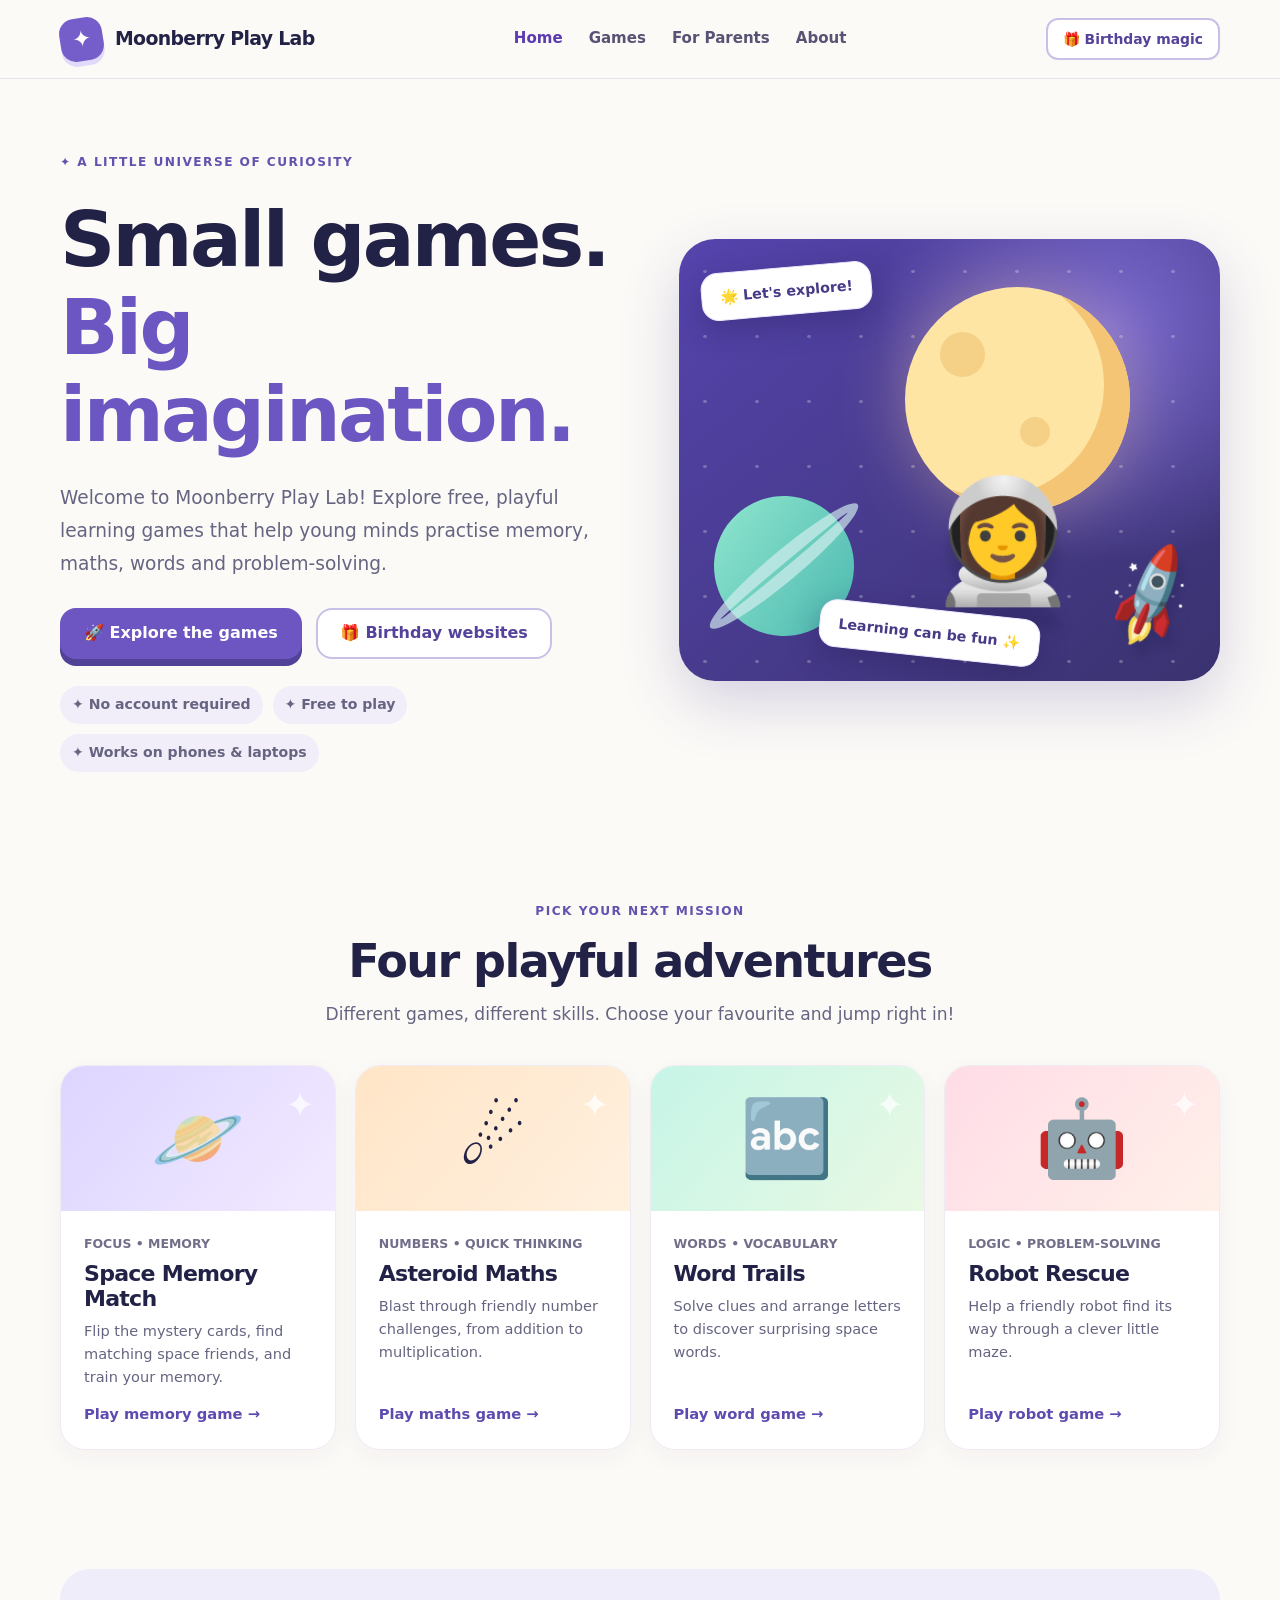
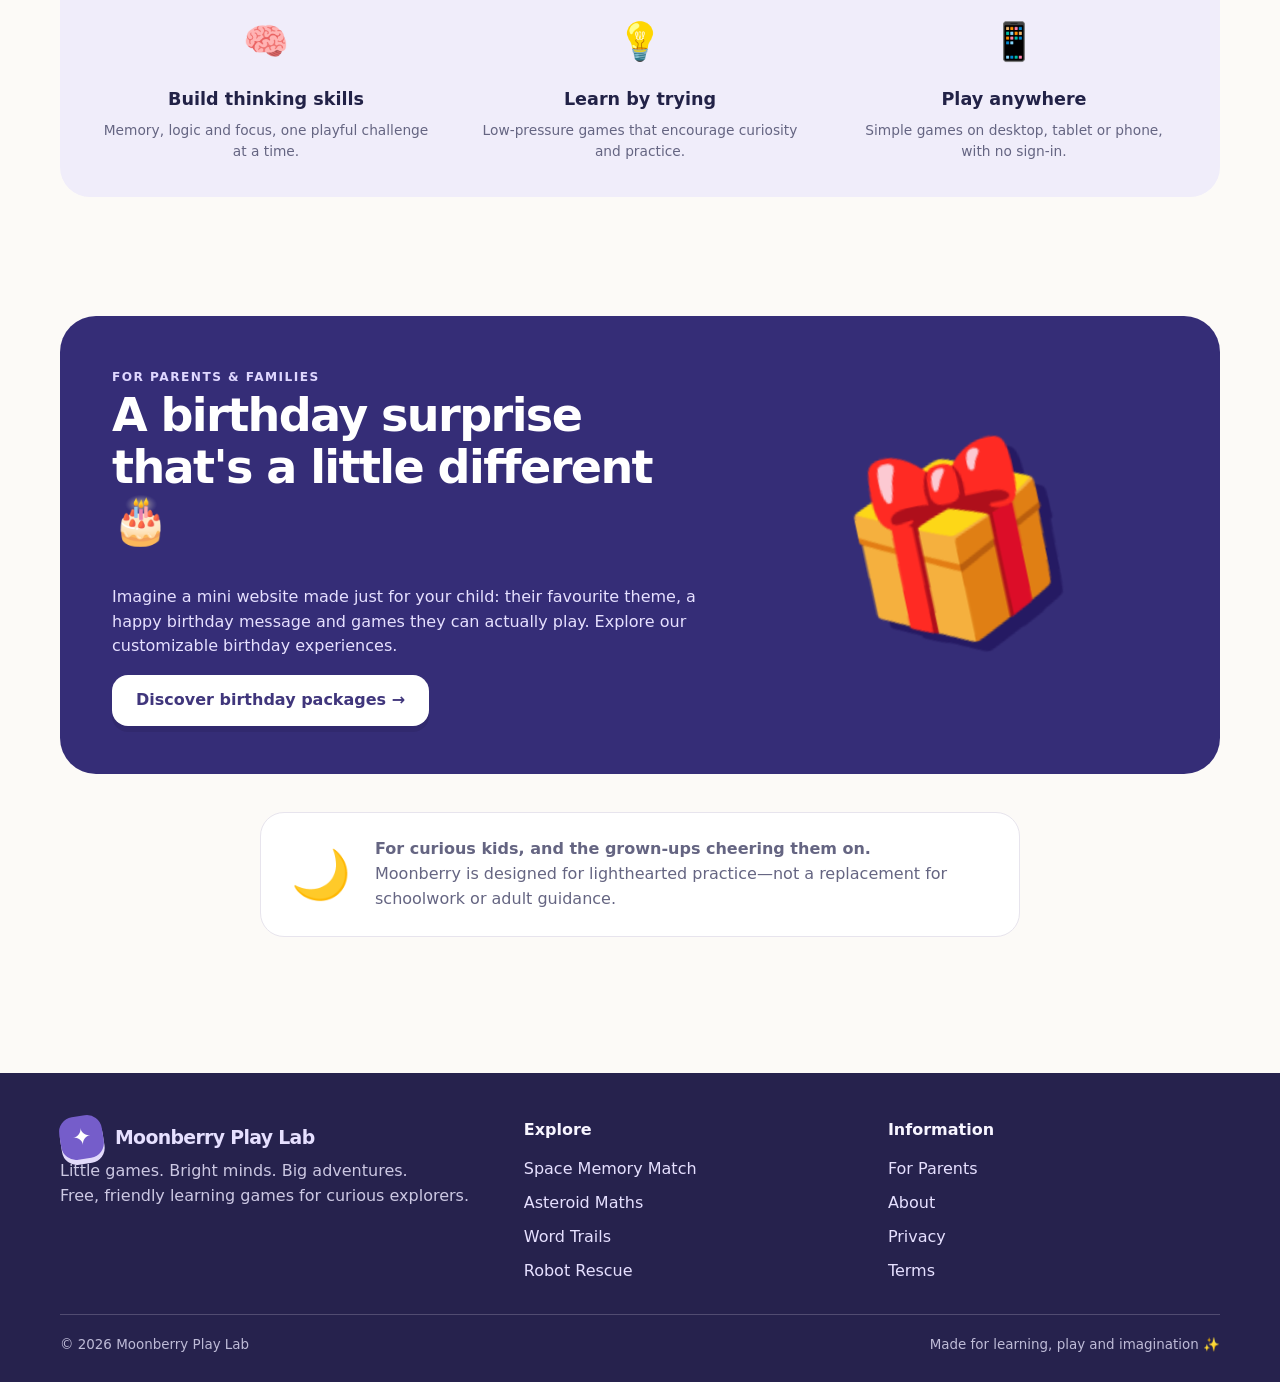
==== index.html @ 8187968f "Add files via upload" ====
<!doctype html>
    <html lang="en">
    <head>
      <meta charset="utf-8"><meta name="viewport" content="width=device-width, initial-scale=1">
      <meta name="theme-color" content="#6a53bb">
      <meta name="description" content="Explore free space-themed memory, maths, word and robot games for kids. Discover personalized birthday mini-sites for parents.">

      <title>Fun learning games for kids | Moonberry Play Lab</title>
      <link rel="icon" href="/assets/favicon.svg" type="image/svg+xml">
      <link rel="stylesheet" href="/assets/styles.css">
    </head>
    <body><a class="skip" href="#main">Skip to content</a>
    <header class="site-header"><div class="shell nav"><a class="brand" href="/"><span class="brand-mark" aria-hidden="true">✦</span>Moonberry Play Lab</a><nav class="nav-links" id="main-nav" aria-label="Main navigation"><a href="/" aria-current="page">Home</a><a href="/#games">Games</a><a href="/parents/">For Parents</a><a href="/about/">About</a></nav><div class="nav-actions"><a class="btn btn-small btn-outline" href="/parents/">🎁 Birthday magic</a><button type="button" class="menu-toggle" aria-controls="main-nav" aria-expanded="false">Menu ☰</button></div></div></header>
    <main id="main"><section class="hero"><div class="shell hero-grid"><div><span class="eyebrow">✦ A little universe of curiosity</span><h1>Small games.<br><em>Big imagination.</em></h1><p class="lead">Welcome to Moonberry Play Lab! Explore free, playful learning games that help young minds practise memory, maths, words and problem-solving.</p><div class="hero-actions"><a class="btn btn-primary" href="#games">🚀 Explore the games</a><a class="btn btn-outline" href="/parents/">🎁 Birthday websites</a></div><div class="trust-line"><span>✦ No account required</span><span>✦ Free to play</span><span>✦ Works on phones & laptops</span></div></div><div class="scene" role="img" aria-label="Friendly astronaut floating between a glowing moon, planet and rocket"><span class="moon"></span><span class="planet"></span><span class="astronaut">👩‍🚀</span><span class="rocket">🚀</span><span class="floating-chip chip-top">🌟 Let's explore!</span><span class="floating-chip chip-bottom">Learning can be fun ✨</span></div></div></section>
<section class="section" id="games"><div class="shell"><div class="section-header"><span class="eyebrow">Pick your next mission</span><h2>Four playful adventures</h2><p>Different games, different skills. Choose your favourite and jump right in!</p></div><div class="games">
<a class="game-card" href="/memory/"><div class="game-art art-purple" aria-hidden="true">🪐</div><div class="game-body"><div class="game-meta">FOCUS • MEMORY</div><h3>Space Memory Match</h3><p>Flip the mystery cards, find matching space friends, and train your memory.</p><span class="go">Play memory game →</span></div></a>
<a class="game-card" href="/maths/"><div class="game-art art-peach" aria-hidden="true">☄️</div><div class="game-body"><div class="game-meta">NUMBERS • QUICK THINKING</div><h3>Asteroid Maths</h3><p>Blast through friendly number challenges, from addition to multiplication.</p><span class="go">Play maths game →</span></div></a>
<a class="game-card" href="/words/"><div class="game-art art-mint" aria-hidden="true">🔤</div><div class="game-body"><div class="game-meta">WORDS • VOCABULARY</div><h3>Word Trails</h3><p>Solve clues and arrange letters to discover surprising space words.</p><span class="go">Play word game →</span></div></a>
<a class="game-card" href="/robot/"><div class="game-art art-pink" aria-hidden="true">🤖</div><div class="game-body"><div class="game-meta">LOGIC • PROBLEM-SOLVING</div><h3>Robot Rescue</h3><p>Help a friendly robot find its way through a clever little maze.</p><span class="go">Play robot game →</span></div></a>
</div></div></section>
<section class="section-sm"><div class="shell"><div class="value-strip"><div><div class="value-emoji" aria-hidden="true">🧠</div><strong>Build thinking skills</strong><p>Memory, logic and focus, one playful challenge at a time.</p></div><div><div class="value-emoji" aria-hidden="true">💡</div><strong>Learn by trying</strong><p>Low-pressure games that encourage curiosity and practice.</p></div><div><div class="value-emoji" aria-hidden="true">📱</div><strong>Play anywhere</strong><p>Simple games on desktop, tablet or phone, with no sign-in.</p></div></div></div></section>
<section class="section"><div class="shell"><div class="parent-banner"><div><span class="eyebrow">For parents & families</span><h2>A birthday surprise that's a little different 🎂</h2><p>Imagine a mini website made just for your child: their favourite theme, a happy birthday message and games they can actually play. Explore our customizable birthday experiences.</p><a class="btn btn-white" href="/parents/">Discover birthday packages →</a></div><div class="gift-scene" aria-hidden="true">🎁</div></div><div class="quote"><div aria-hidden="true">🌙</div><p><strong>For curious kids, and the grown-ups cheering them on.</strong><br>Moonberry is designed for lighthearted practice—not a replacement for schoolwork or adult guidance.</p></div></div></section></main>
    <footer class="footer"><div class="shell"><div class="footer-main"><div><a class="brand" href="/"><span class="brand-mark">✦</span> Moonberry Play Lab</a><p>Little games. Bright minds. Big adventures.<br>Free, friendly learning games for curious explorers.</p></div><div><h4>Explore</h4><nav aria-label="Footer games"><a href="/memory/">Space Memory Match</a><a href="/maths/">Asteroid Maths</a><a href="/words/">Word Trails</a><a href="/robot/">Robot Rescue</a></nav></div><div><h4>Information</h4><nav aria-label="Footer information"><a href="/parents/">For Parents</a><a href="/about/">About</a><a href="/privacy/">Privacy</a><a href="/terms/">Terms</a></nav></div></div><div class="footer-bottom"><span>© <span id="year"></span> Moonberry Play Lab</span><span>Made for learning, play and imagination ✨</span></div></div></footer>
    <script src="/assets/site.js" defer></script>

    </body></html>
---- assets/styles.css ----
:root{--ink:#222247;--muted:#656582;--midnight:#2b255b;--purple:#6a53bb;--lavender:#eee9fb;--peach:#ffe4cc;--mint:#ccf5e8;--pink:#ffdce6;--line:#e7e4ed;--cream:#fcfaf7;--white:#fff;--shadow:0 18px 50px rgba(44,36,90,.10);font-family:ui-rounded,"Avenir Next",Avenir,system-ui,-apple-system,BlinkMacSystemFont,"Segoe UI",sans-serif}
*{box-sizing:border-box}html{scroll-behavior:smooth}body{margin:0;background:var(--cream);color:var(--ink);font-size:16px;line-height:1.56}a{color:inherit}button,input,textarea,select{font:inherit}button{cursor:pointer}a:focus-visible,button:focus-visible,input:focus-visible,textarea:focus-visible{outline:3px solid #f0a22a;outline-offset:3px}h1,h2,h3,p{margin-top:0}h1,h2,h3{line-height:1.14;letter-spacing:-.035em}h1{font-size:clamp(2.75rem,6vw,5.3rem)}h2{font-size:clamp(2rem,3.6vw,3.15rem)}h3{font-size:1.38rem}p{color:var(--muted)}.shell{width:min(1160px,calc(100% - 40px));margin-inline:auto}.skip{position:absolute;left:1rem;top:-5rem;background:white;padding:8px;z-index:30}.skip:focus{top:1rem}.site-header{background:rgba(252,250,247,.95);border-bottom:1px solid var(--line);position:sticky;top:0;z-index:20;backdrop-filter:blur(12px)}.nav{height:78px;display:flex;align-items:center;justify-content:space-between;gap:18px}.brand{display:flex;align-items:center;gap:12px;text-decoration:none;font-weight:850;font-size:1.18rem;letter-spacing:-.035em;white-space:nowrap}.brand-mark{display:grid;place-items:center;width:43px;height:43px;background:#755dca;color:white;border-radius:15px;transform:rotate(-9deg);box-shadow:0 5px 0 #e2dafa;font-size:23px}.nav-links{display:flex;align-items:center;gap:26px}.nav-links a{font-weight:700;color:#585374;text-decoration:none;font-size:.94rem}.nav-links a:hover,.nav-links a[aria-current="page"]{color:#5c3bb2}.nav-actions{display:flex;gap:10px;align-items:center}.menu-toggle{display:none;border:1px solid var(--line);background:white;border-radius:12px;padding:9px 13px;font-weight:750}.btn{display:inline-flex;align-items:center;justify-content:center;gap:9px;border-radius:16px;padding:13px 22px;text-decoration:none;border:2px solid transparent;font-weight:850;line-height:1.3;transition:transform .15s,box-shadow .15s}.btn:hover{transform:translateY(-2px)}.btn-primary{background:#6d56c2;color:white;box-shadow:0 7px 0 #514297}.btn-dark{background:#2d285a;color:white;box-shadow:0 7px 0 #1c193c}.btn-white{background:white;color:#40367c;box-shadow:0 6px 0 rgba(27,22,63,.15)}.btn-outline{border-color:#c8c0e7;color:#55429a;background:white}.btn-small{font-size:.87rem;padding:10px 15px;border-radius:12px}.btn:disabled{opacity:.6;cursor:not-allowed;transform:none}.eyebrow{display:inline-flex;align-items:center;gap:8px;font-weight:850;color:#6452ae;text-transform:uppercase;letter-spacing:.12em;font-size:.76rem}.hero{padding:70px 0 50px}.hero-grid{display:grid;grid-template-columns:1.02fr .98fr;gap:55px;align-items:center}.hero h1{margin:22px 0 22px}.hero h1 em{font-style:normal;color:#6c56c2}.lead{font-size:1.16rem;line-height:1.8;max-width:540px}.hero-actions{display:flex;gap:14px;flex-wrap:wrap;margin:27px 0}.trust-line{display:flex;align-items:center;gap:10px;flex-wrap:wrap;font-size:.88rem;font-weight:650;color:#666481}.trust-line span{background:#f1edf9;border-radius:99px;padding:8px 12px}.scene{min-height:442px;border-radius:36px;background:radial-gradient(circle at 80% 20%,#7a69ce,transparent 42%),linear-gradient(140deg,#5544ad,#3a326f);position:relative;overflow:hidden;box-shadow:0 22px 60px rgba(62,48,140,.2)}.scene:before{content:'';position:absolute;inset:0;background-image:radial-gradient(circle,rgba(255,255,255,.8) 1.5px,transparent 2px);background-size:52px 65px;opacity:.32}.scene .moon{position:absolute;background:#ffe5a4;border-radius:50%;height:225px;width:225px;top:48px;right:90px;box-shadow:inset -26px -15px 0 #f4c575,0 0 70px #e8c4a870}.moon:before,.moon:after{content:'';position:absolute;background:#eab86677;border-radius:50%;width:45px;height:45px;top:45px;left:35px}.moon:after{width:30px;height:30px;top:130px;left:115px}.scene .planet{position:absolute;width:140px;height:140px;left:35px;bottom:45px;background:linear-gradient(145deg,#8fe6ce,#4cb8b0);border-radius:50%;transform:rotate(-20deg)}.planet:before{content:'';position:absolute;inset:55px -26px;border:13px solid #d5eff1aa;border-radius:50%;transform:rotate(-20deg)}.scene .astronaut{position:absolute;z-index:3;left:46%;top:47%;font-size:120px;filter:drop-shadow(0 22px 6px #25225855);animation:floaty 4s ease-in-out infinite}.scene .rocket{position:absolute;font-size:75px;right:4%;bottom:26px;transform:rotate(-23deg);filter:drop-shadow(0 14px 6px #25225855)}.scene .floating-chip{position:absolute;z-index:4;background:white;border:1px solid #efe9ff;border-radius:17px;padding:12px 18px;font-weight:850;box-shadow:0 10px 30px #20185050;color:#483a86;font-size:.89rem}.scene .chip-top{top:28px;left:22px;transform:rotate(-5deg)}.scene .chip-bottom{bottom:24px;left:26%;transform:rotate(6deg)}@keyframes floaty{50%{transform:translateY(-15px) rotate(5deg)}}.section{padding:76px 0}.section-sm{padding:43px 0}.section-header{text-align:center;max-width:740px;margin:0 auto 37px}.section-header h2{margin:13px 0}.section-header p{font-size:1.07rem}.games{display:grid;grid-template-columns:repeat(4,1fr);gap:19px}.game-card{display:flex;flex-direction:column;align-items:flex-start;min-height:328px;background:#fff;border:1px solid #eeebf3;border-radius:25px;overflow:hidden;text-decoration:none;box-shadow:0 7px 25px #29204a0b;transition:transform .2s,box-shadow .2s}.game-card:hover{transform:translateY(-6px);box-shadow:var(--shadow)}.game-art{width:100%;height:145px;display:grid;place-items:center;font-size:75px;position:relative}.art-mint{background:linear-gradient(130deg,#c6f5e7,#e9f9e4)}.art-peach{background:linear-gradient(130deg,#ffe5c7,#fff0df)}.art-purple{background:linear-gradient(130deg,#ddd5ff,#f2eaff)}.art-pink{background:linear-gradient(130deg,#ffdce7,#fff0e9)}.game-art:after{content:'✦';position:absolute;right:20px;top:12px;color:#ffffffbd;font-size:35px}.game-body{padding:23px;flex:1;display:flex;flex-direction:column}.game-body h3{margin:0 0 9px}.game-body p{font-size:.91rem;flex:1}.game-meta{font-size:.78rem;color:#716e89;font-weight:750;margin-bottom:8px}.go{color:#5f4bb0;font-weight:850;font-size:.92rem}.value-strip{background:#f0edfa;border-radius:30px;display:grid;grid-template-columns:repeat(3,1fr);padding:24px;gap:10px}.value-strip div{text-align:center;padding:10px 18px}.value-strip strong{display:block;font-size:1.1rem;margin-bottom:6px}.value-strip p{font-size:.86rem;margin:0}.value-emoji{font-size:2.3rem;margin-bottom:6px}.parent-banner{background:#352d77;color:white;border-radius:36px;display:grid;grid-template-columns:1fr .7fr;gap:20px;align-items:center;overflow:hidden;padding:48px 52px;position:relative}.parent-banner h2,.parent-banner p{color:white}.parent-banner p{color:#e6e0ff}.parent-banner .eyebrow{color:#dfd7ff}.gift-scene{font-size:clamp(90px,14vw,180px);text-align:center;filter:drop-shadow(10px 12px 0 #251a63);transform:rotate(-12deg)}.quote{display:flex;align-items:center;gap:24px;background:white;border:1px solid var(--line);border-radius:24px;padding:24px 30px;max-width:760px;margin:38px auto 0}.quote div:first-child{font-size:3rem}.quote p{margin:0}.footer{margin-top:60px;background:#26224d;color:#f7f5ff;padding:43px 0 26px}.footer a{color:#e6e0ff;text-decoration:none}.footer a:hover{text-decoration:underline}.footer-main{display:grid;grid-template-columns:1.3fr 1fr 1fr;gap:32px;padding-bottom:30px}.footer p{color:#ccc8e3}.footer nav{display:flex;flex-direction:column;gap:9px}.footer h4{margin:2px 0 14px}.footer-bottom{display:flex;align-items:center;justify-content:space-between;border-top:1px solid #514c71;padding-top:20px;color:#bebbd7;font-size:.84rem}.interior-hero{text-align:center;max-width:800px;margin:auto;padding:63px 0 32px}.interior-hero h1{margin:14px 0 18px}.interior-hero p{font-size:1.12rem}.interior-hero .eyebrow{justify-content:center}.play-panel{background:white;border:1px solid #e7e3f2;border-radius:30px;padding:clamp(18px,3.5vw,46px);box-shadow:var(--shadow);max-width:820px;margin:10px auto 30px}.game-topbar{display:flex;align-items:center;justify-content:space-between;gap:14px;flex-wrap:wrap;border-bottom:1px solid var(--line);padding-bottom:20px;margin-bottom:25px}.scorepill{display:inline-flex;border-radius:100px;padding:9px 15px;background:#efeafc;color:#53449f;font-weight:800;font-size:.9rem}.levels{display:flex;flex-wrap:wrap;gap:8px}.level{border:1px solid #d9d0f4;background:white;color:#5e4db2;border-radius:11px;padding:9px 13px;font-weight:800}.level.is-active{background:#5c4ab0;color:white}.status{text-align:center;min-height:35px;font-weight:750;color:#6459a4}.game-actions{display:flex;justify-content:center;flex-wrap:wrap;gap:14px;margin-top:24px}.memory-board{display:grid;grid-template-columns:repeat(4,minmax(0,1fr));gap:12px;max-width:510px;margin:18px auto}.memory-card{aspect-ratio:1;border:2px solid #c6bcf0;background:#eee9fc;border-radius:16px;font-size:clamp(1.5rem,4vw,3rem);display:grid;place-items:center;box-shadow:0 5px 0 #d7cef4;transition:background .2s,transform .2s}.memory-card[aria-pressed="false"]{background:linear-gradient(140deg,#7c64d3,#6046b9);color:white}.memory-card.is-matched{background:#d7f4e8;border-color:#75c9a7;box-shadow:0 5px 0 #9bd9bf}.memory-card:hover:not(:disabled){transform:translateY(-2px)}.math-question{background:linear-gradient(135deg,#eee8ff,#d9f4f1);border-radius:24px;padding:25px;text-align:center;margin:20px auto;max-width:520px}.math-question .sum{font-size:clamp(2.1rem,5.4vw,4rem);color:#382c87;font-weight:950;margin:5px}.answers{display:grid;grid-template-columns:repeat(2,minmax(0,1fr));gap:12px;max-width:500px;margin:23px auto}.answer{border:2px solid #d9d2ef;border-radius:16px;padding:15px;background:white;color:#483e89;font-size:1.5rem;font-weight:900}.answer:hover{background:#ede9fc}.answer.correct{background:#b6eace;border-color:#40ac7d}.answer.wrong{background:#ffd2d5;border-color:#e7747c}.word-clue{text-align:center;background:#f4f0fd;border-radius:23px;padding:23px;margin-bottom:24px}.word-clue strong{display:block;font-size:1.5rem;color:#4f3a98}.word-slots{display:flex;gap:7px;justify-content:center;flex-wrap:wrap;min-height:65px}.word-slot{display:grid;place-items:center;width:44px;height:51px;background:white;border-bottom:3px solid #765cc1;border-radius:8px;font-weight:900;font-size:1.35rem}.letter-bank{display:flex;gap:9px;justify-content:center;flex-wrap:wrap;margin:20px 0}.letter-tile{width:48px;height:51px;background:#fee5c7;border:1px solid #edc699;border-radius:12px;font-size:1.32rem;font-weight:900;color:#8a501d}.letter-tile:disabled{opacity:.25;cursor:default}.maze-grid{display:grid;gap:4px;max-width:462px;margin:22px auto}.maze-cell{aspect-ratio:1;display:grid;place-items:center;border-radius:6px;background:#efebfd;font-size:clamp(.8rem,3vw,2rem)}.maze-cell.wall{background:#6152a9}.maze-cell.goal{background:#ddf6dd}.maze-cell.robot{background:#fff1c7}.dpad{display:grid;grid-template-columns:repeat(3,57px);justify-content:center;gap:7px;margin:17px 0}.dpad button{padding:12px 0;border-radius:12px;background:#ede7fe;border:1px solid #c5b9f1;color:#5740ac;font-weight:900;font-size:1.28rem}.dpad .up{grid-column:2}.dpad .left{grid-column:1}.dpad .down{grid-column:2}.dpad .right{grid-column:3}.wide-grid{display:grid;grid-template-columns:repeat(2,1fr);gap:22px}.price-card{background:white;border:1px solid #e6e0f2;border-radius:24px;padding:27px;box-shadow:0 7px 30px #37305a0c}.price-card h3{margin:7px 0}.price{font-size:2.6rem;line-height:1.3;letter-spacing:-.04em;font-weight:920;color:#4e3f98;margin:12px 0}.price small{font-size:.78rem;color:#7d788e;font-weight:650;letter-spacing:normal}.checklist{padding-left:18px;color:#5b5976}.checklist li{margin-bottom:11px}.info-box{background:#f0ebfa;border-radius:22px;padding:26px;margin:30px 0}.info-box p{margin:0}.steps{display:grid;grid-template-columns:repeat(3,1fr);gap:18px}.step{background:white;border:1px solid var(--line);border-radius:22px;padding:23px}.step-number{display:grid;place-items:center;background:#f3d9d6;border-radius:14px;width:43px;height:43px;font-weight:950;color:#84505a;margin-bottom:14px}.form-wrap{background:white;border:1px solid var(--line);border-radius:24px;padding:30px;max-width:750px;margin:28px auto}.field{display:flex;flex-direction:column;gap:5px;margin:14px 0}.field label{font-size:.92rem;font-weight:850}.field input,.field textarea,.field select{width:100%;border:1px solid #c7c1da;border-radius:12px;padding:12px 13px;background:#fff}.field textarea{min-height:95px}.form-note{font-size:.82rem}.text-content{background:white;border:1px solid var(--line);border-radius:26px;padding:36px;max-width:850px;margin:8px auto}.text-content h2{font-size:1.5rem;margin-top:24px}.text-content p,.text-content li{color:#595872}.text-content ul{padding-left:24px}.pill{display:inline-flex;background:#e2f5e9;color:#28775e;font-size:.82rem;font-weight:850;border-radius:99px;padding:7px 12px}.rule{text-align:center;font-size:.87rem;padding:16px 0 0;color:#8c89a3}.color-star{color:#dd8b32}.highlight{background:linear-gradient(transparent 60%,#fff0ba 60%)}.muted{color:var(--muted)}
@media (max-width:920px){.games{grid-template-columns:repeat(2,1fr)}.hero-grid{gap:25px}.scene{min-height:355px}.scene .moon{height:160px;width:160px;right:55px}.scene .astronaut{font-size:90px}.parent-banner{grid-template-columns:1fr .45fr}.footer-main{grid-template-columns:1.4fr 1fr}}
@media(max-width:700px){.shell{width:min(100% - 28px,1160px)}.nav{height:68px}.brand{font-size:1rem}.brand-mark{width:38px;height:38px}.nav-actions .btn{display:none}.menu-toggle{display:inline-flex}.nav-links{display:none;position:absolute;top:68px;left:0;right:0;background:#fff;box-shadow:0 15px 20px #2c255b17;padding:17px 22px;flex-direction:column;align-items:stretch;gap:7px}.nav-links.open{display:flex}.nav-links a{padding:9px}.hero{padding:43px 0 28px}.hero-grid{grid-template-columns:1fr}.hero h1{font-size:3.2rem}.scene{min-height:330px;order:-1}.scene .chip-bottom{left:25%}.hero-actions{margin-top:20px}.section{padding:49px 0}.games{gap:13px}.game-card{min-height:0}.game-art{height:114px;font-size:55px}.game-body{padding:16px}.game-body p{font-size:.84rem}.game-meta{font-size:.72rem}.value-strip{grid-template-columns:1fr;gap:5px}.value-strip div{text-align:left;display:grid;grid-template-columns:45px 1fr;column-gap:10px;padding:7px}.value-emoji{grid-row:span 2}.parent-banner{grid-template-columns:1fr;padding:30px 25px}.gift-scene{display:none}.footer-main{grid-template-columns:1fr 1fr}.footer-main>div:first-child{grid-column:span 2}.footer-bottom{flex-direction:column;gap:10px;text-align:center}.wide-grid,.steps{grid-template-columns:1fr}.interior-hero{padding:45px 0 28px}.play-panel{padding:16px;border-radius:20px}.memory-board{gap:7px}.memory-card{border-radius:11px}.levels{gap:6px}.level{font-size:.83rem;padding:8px}.text-content{padding:24px}.form-wrap{padding:21px}}
@media(prefers-reduced-motion:reduce){*,*:before,*:after{scroll-behavior:auto!important;animation:none!important;transition:none!important}}
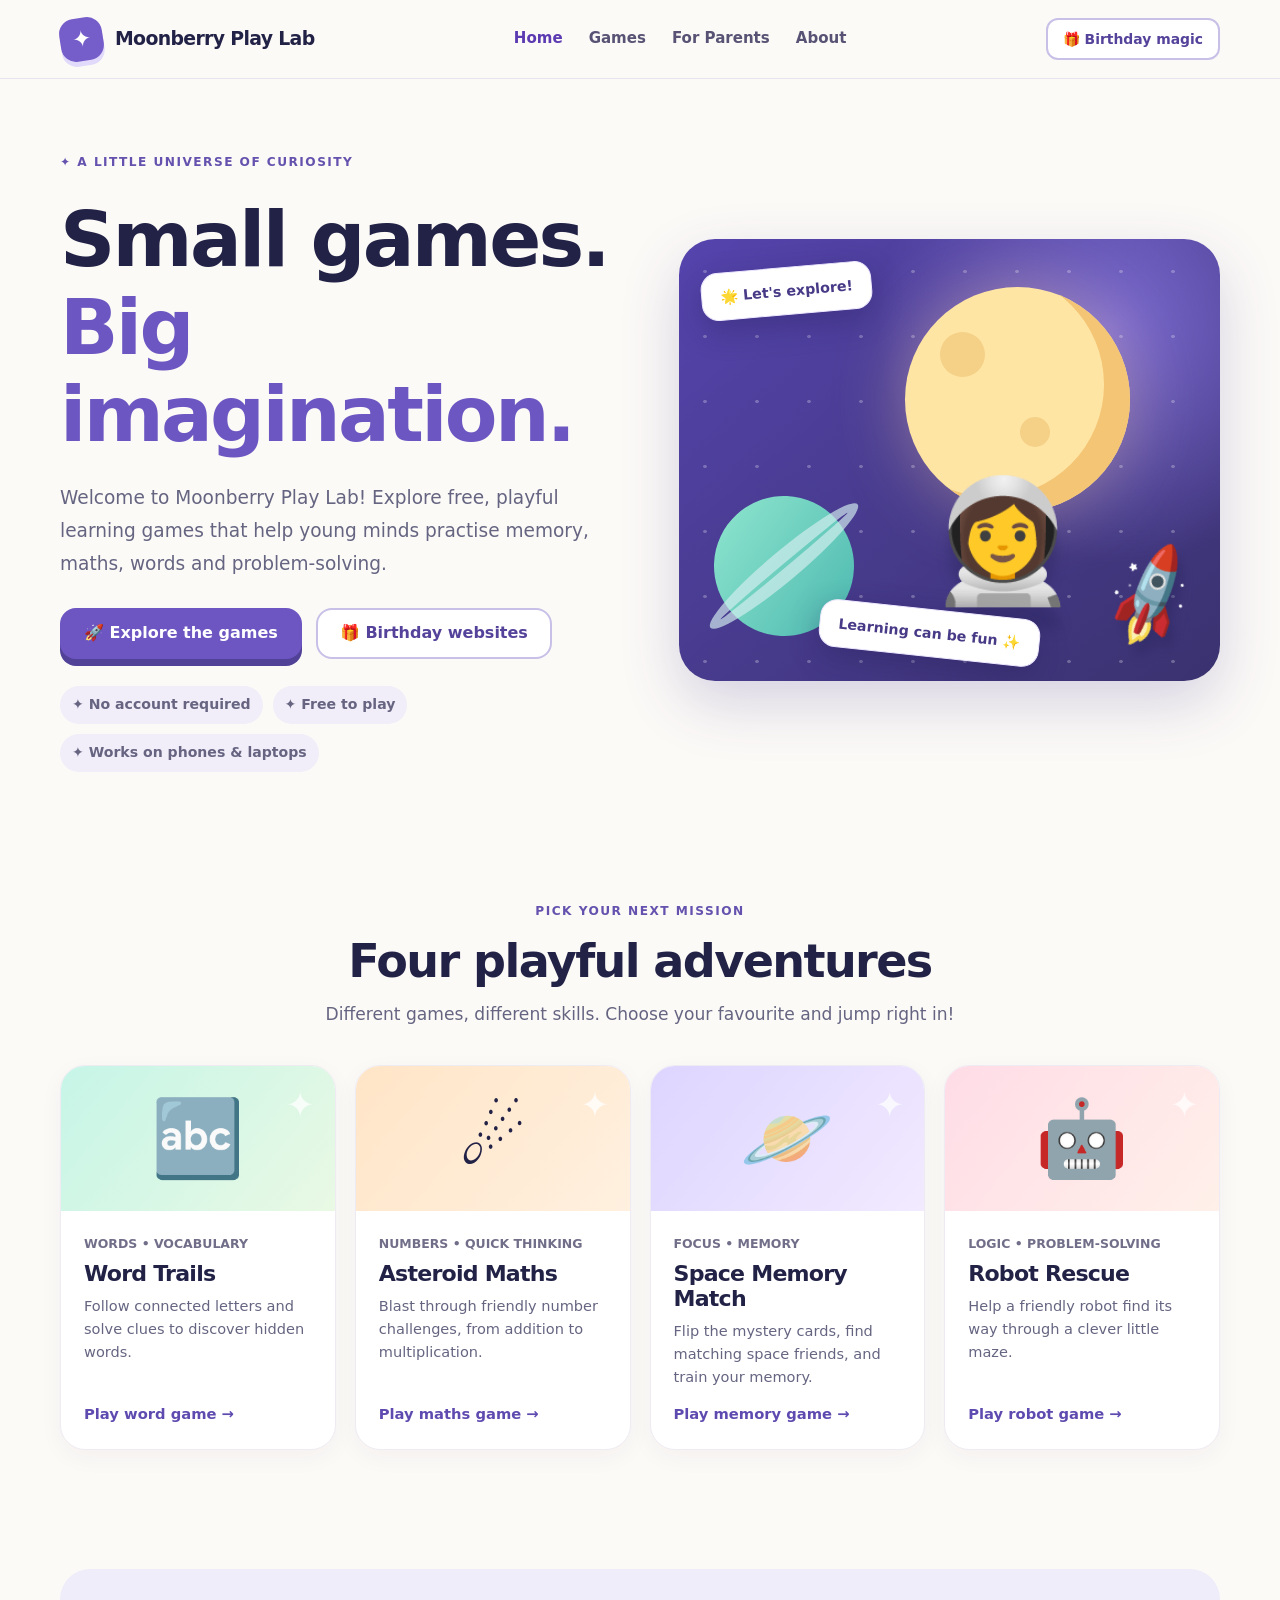
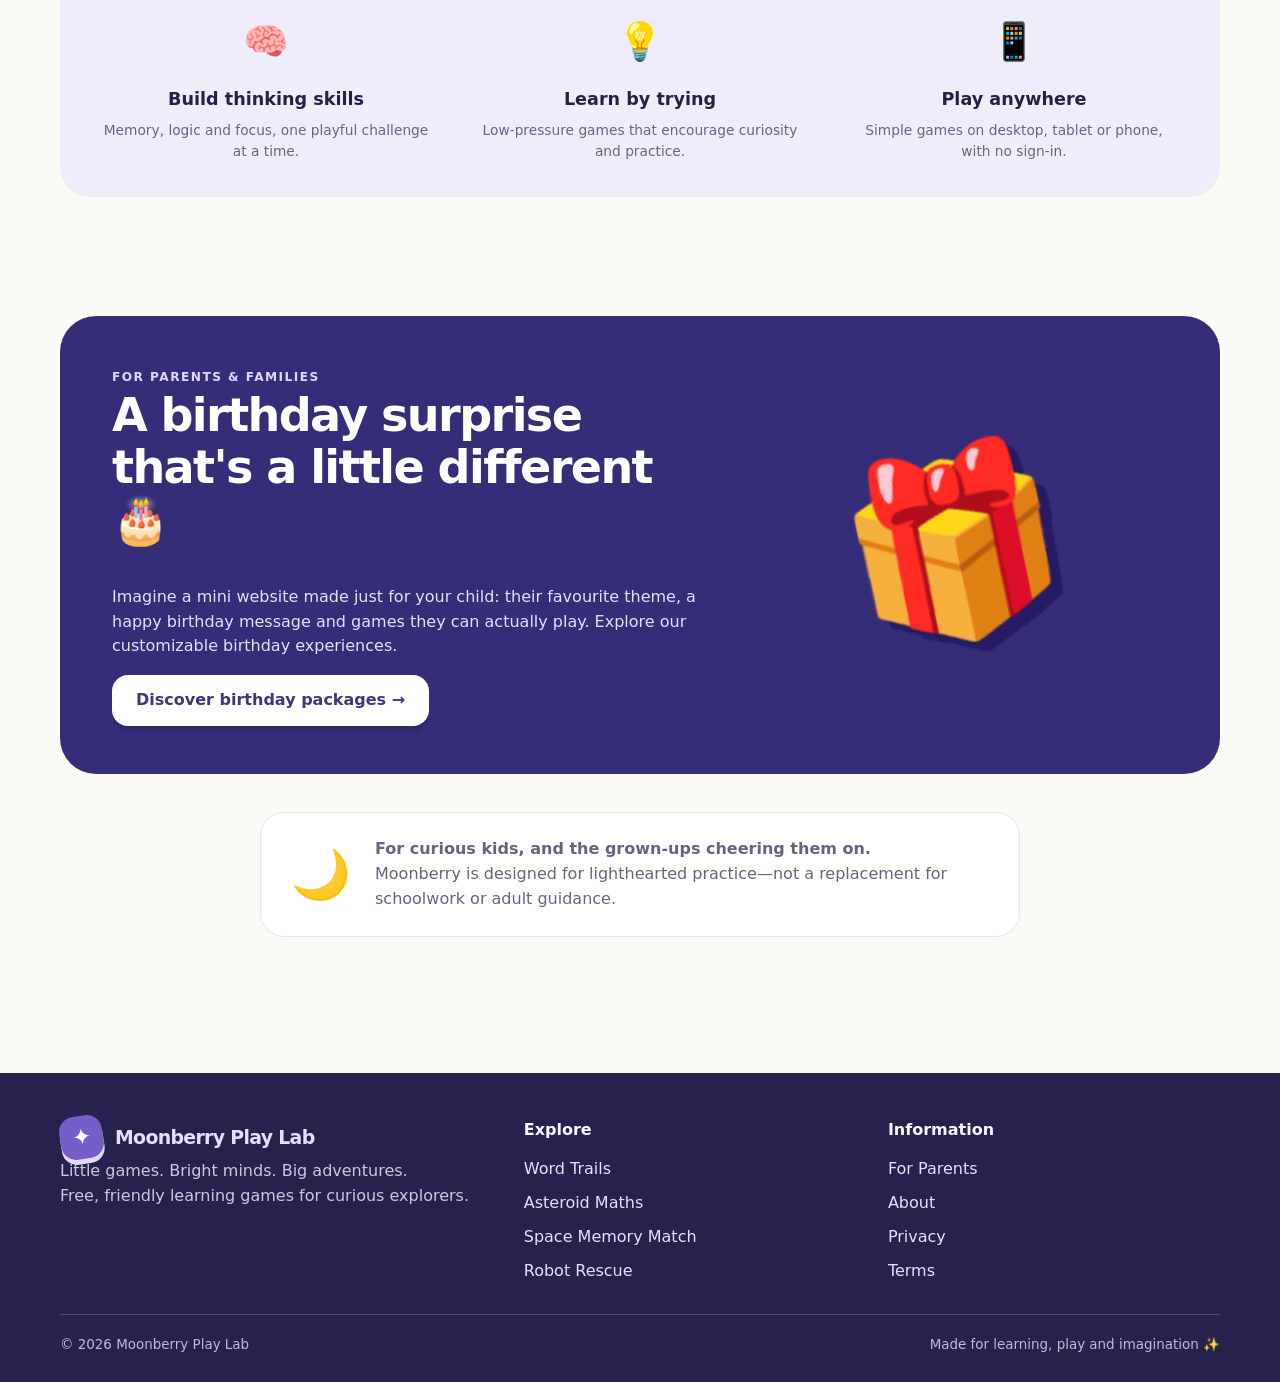
==== commit 89acdb6d: "Turn Word Trails into a connected letter-grid game" ====
--- a/index.html
+++ b/index.html
@@ -13,14 +13,14 @@
     <header class="site-header"><div class="shell nav"><a class="brand" href="/"><span class="brand-mark" aria-hidden="true">✦</span>Moonberry Play Lab</a><nav class="nav-links" id="main-nav" aria-label="Main navigation"><a href="/" aria-current="page">Home</a><a href="/#games">Games</a><a href="/parents/">For Parents</a><a href="/about/">About</a></nav><div class="nav-actions"><a class="btn btn-small btn-outline" href="/parents/">🎁 Birthday magic</a><button type="button" class="menu-toggle" aria-controls="main-nav" aria-expanded="false">Menu ☰</button></div></div></header>
     <main id="main"><section class="hero"><div class="shell hero-grid"><div><span class="eyebrow">✦ A little universe of curiosity</span><h1>Small games.<br><em>Big imagination.</em></h1><p class="lead">Welcome to Moonberry Play Lab! Explore free, playful learning games that help young minds practise memory, maths, words and problem-solving.</p><div class="hero-actions"><a class="btn btn-primary" href="#games">🚀 Explore the games</a><a class="btn btn-outline" href="/parents/">🎁 Birthday websites</a></div><div class="trust-line"><span>✦ No account required</span><span>✦ Free to play</span><span>✦ Works on phones & laptops</span></div></div><div class="scene" role="img" aria-label="Friendly astronaut floating between a glowing moon, planet and rocket"><span class="moon"></span><span class="planet"></span><span class="astronaut">👩‍🚀</span><span class="rocket">🚀</span><span class="floating-chip chip-top">🌟 Let's explore!</span><span class="floating-chip chip-bottom">Learning can be fun ✨</span></div></div></section>
 <section class="section" id="games"><div class="shell"><div class="section-header"><span class="eyebrow">Pick your next mission</span><h2>Four playful adventures</h2><p>Different games, different skills. Choose your favourite and jump right in!</p></div><div class="games">
+<a class="game-card" href="/words/"><div class="game-art art-mint" aria-hidden="true">🔤</div><div class="game-body"><div class="game-meta">WORDS • VOCABULARY</div><h3>Word Trails</h3><p>Follow connected letters and solve clues to discover hidden words.</p><span class="go">Play word game →</span></div></a>
+<a class="game-card" href="/maths/"><div class="game-art art-peach" aria-hidden="true">☄️</div><div class="game-body"><div class="game-meta">NUMBERS • QUICK THINKING</div><h3>Asteroid Maths</h3><p>Blast through friendly number challenges, from addition to multiplication.</p><span class="go">Play maths game →</span></div></a>
 <a class="game-card" href="/memory/"><div class="game-art art-purple" aria-hidden="true">🪐</div><div class="game-body"><div class="game-meta">FOCUS • MEMORY</div><h3>Space Memory Match</h3><p>Flip the mystery cards, find matching space friends, and train your memory.</p><span class="go">Play memory game →</span></div></a>
-<a class="game-card" href="/maths/"><div class="game-art art-peach" aria-hidden="true">☄️</div><div class="game-body"><div class="game-meta">NUMBERS • QUICK THINKING</div><h3>Asteroid Maths</h3><p>Blast through friendly number challenges, from addition to multiplication.</p><span class="go">Play maths game →</span></div></a>
-<a class="game-card" href="/words/"><div class="game-art art-mint" aria-hidden="true">🔤</div><div class="game-body"><div class="game-meta">WORDS • VOCABULARY</div><h3>Word Trails</h3><p>Solve clues and arrange letters to discover surprising space words.</p><span class="go">Play word game →</span></div></a>
 <a class="game-card" href="/robot/"><div class="game-art art-pink" aria-hidden="true">🤖</div><div class="game-body"><div class="game-meta">LOGIC • PROBLEM-SOLVING</div><h3>Robot Rescue</h3><p>Help a friendly robot find its way through a clever little maze.</p><span class="go">Play robot game →</span></div></a>
 </div></div></section>
 <section class="section-sm"><div class="shell"><div class="value-strip"><div><div class="value-emoji" aria-hidden="true">🧠</div><strong>Build thinking skills</strong><p>Memory, logic and focus, one playful challenge at a time.</p></div><div><div class="value-emoji" aria-hidden="true">💡</div><strong>Learn by trying</strong><p>Low-pressure games that encourage curiosity and practice.</p></div><div><div class="value-emoji" aria-hidden="true">📱</div><strong>Play anywhere</strong><p>Simple games on desktop, tablet or phone, with no sign-in.</p></div></div></div></section>
 <section class="section"><div class="shell"><div class="parent-banner"><div><span class="eyebrow">For parents & families</span><h2>A birthday surprise that's a little different 🎂</h2><p>Imagine a mini website made just for your child: their favourite theme, a happy birthday message and games they can actually play. Explore our customizable birthday experiences.</p><a class="btn btn-white" href="/parents/">Discover birthday packages →</a></div><div class="gift-scene" aria-hidden="true">🎁</div></div><div class="quote"><div aria-hidden="true">🌙</div><p><strong>For curious kids, and the grown-ups cheering them on.</strong><br>Moonberry is designed for lighthearted practice—not a replacement for schoolwork or adult guidance.</p></div></div></section></main>
-    <footer class="footer"><div class="shell"><div class="footer-main"><div><a class="brand" href="/"><span class="brand-mark">✦</span> Moonberry Play Lab</a><p>Little games. Bright minds. Big adventures.<br>Free, friendly learning games for curious explorers.</p></div><div><h4>Explore</h4><nav aria-label="Footer games"><a href="/memory/">Space Memory Match</a><a href="/maths/">Asteroid Maths</a><a href="/words/">Word Trails</a><a href="/robot/">Robot Rescue</a></nav></div><div><h4>Information</h4><nav aria-label="Footer information"><a href="/parents/">For Parents</a><a href="/about/">About</a><a href="/privacy/">Privacy</a><a href="/terms/">Terms</a></nav></div></div><div class="footer-bottom"><span>© <span id="year"></span> Moonberry Play Lab</span><span>Made for learning, play and imagination ✨</span></div></div></footer>
+    <footer class="footer"><div class="shell"><div class="footer-main"><div><a class="brand" href="/"><span class="brand-mark">✦</span> Moonberry Play Lab</a><p>Little games. Bright minds. Big adventures.<br>Free, friendly learning games for curious explorers.</p></div><div><h4>Explore</h4><nav aria-label="Footer games"><a href="/words/">Word Trails</a><a href="/maths/">Asteroid Maths</a><a href="/memory/">Space Memory Match</a><a href="/robot/">Robot Rescue</a></nav></div><div><h4>Information</h4><nav aria-label="Footer information"><a href="/parents/">For Parents</a><a href="/about/">About</a><a href="/privacy/">Privacy</a><a href="/terms/">Terms</a></nav></div></div><div class="footer-bottom"><span>© <span id="year"></span> Moonberry Play Lab</span><span>Made for learning, play and imagination ✨</span></div></div></footer>
     <script src="/assets/site.js" defer></script>
 
     </body></html>
--- a/assets/styles.css
+++ b/assets/styles.css
@@ -3,3 +3,41 @@
 @media (max-width:920px){.games{grid-template-columns:repeat(2,1fr)}.hero-grid{gap:25px}.scene{min-height:355px}.scene .moon{height:160px;width:160px;right:55px}.scene .astronaut{font-size:90px}.parent-banner{grid-template-columns:1fr .45fr}.footer-main{grid-template-columns:1.4fr 1fr}}
 @media(max-width:700px){.shell{width:min(100% - 28px,1160px)}.nav{height:68px}.brand{font-size:1rem}.brand-mark{width:38px;height:38px}.nav-actions .btn{display:none}.menu-toggle{display:inline-flex}.nav-links{display:none;position:absolute;top:68px;left:0;right:0;background:#fff;box-shadow:0 15px 20px #2c255b17;padding:17px 22px;flex-direction:column;align-items:stretch;gap:7px}.nav-links.open{display:flex}.nav-links a{padding:9px}.hero{padding:43px 0 28px}.hero-grid{grid-template-columns:1fr}.hero h1{font-size:3.2rem}.scene{min-height:330px;order:-1}.scene .chip-bottom{left:25%}.hero-actions{margin-top:20px}.section{padding:49px 0}.games{gap:13px}.game-card{min-height:0}.game-art{height:114px;font-size:55px}.game-body{padding:16px}.game-body p{font-size:.84rem}.game-meta{font-size:.72rem}.value-strip{grid-template-columns:1fr;gap:5px}.value-strip div{text-align:left;display:grid;grid-template-columns:45px 1fr;column-gap:10px;padding:7px}.value-emoji{grid-row:span 2}.parent-banner{grid-template-columns:1fr;padding:30px 25px}.gift-scene{display:none}.footer-main{grid-template-columns:1fr 1fr}.footer-main>div:first-child{grid-column:span 2}.footer-bottom{flex-direction:column;gap:10px;text-align:center}.wide-grid,.steps{grid-template-columns:1fr}.interior-hero{padding:45px 0 28px}.play-panel{padding:16px;border-radius:20px}.memory-board{gap:7px}.memory-card{border-radius:11px}.levels{gap:6px}.level{font-size:.83rem;padding:8px}.text-content{padding:24px}.form-wrap{padding:21px}}
 @media(prefers-reduced-motion:reduce){*,*:before,*:after{scroll-behavior:auto!important;animation:none!important;transition:none!important}}
+
+/* Difficulty progression and round results */
+[hidden] { display: none !important; }
+.word-history select { max-width: 100%; font: inherit; }
+.memory-board[data-pairs="12"] { grid-template-columns: repeat(6, minmax(0, 1fr)); }
+@media (max-width: 520px) {
+  .memory-board[data-pairs="12"] { grid-template-columns: repeat(4, minmax(0, 1fr)); }
+}
+
+.math-celebration {
+  position: fixed;
+  inset: 0;
+  width: 100%;
+  height: 100%;
+  max-width: none;
+  max-height: none;
+  margin: 0;
+  padding: 24px;
+  border: 0;
+  color: white;
+  background: linear-gradient(145deg, #183b91, #4c2689 62%, #322266);
+  overflow: auto;
+}
+.math-celebration[open] { display: grid; place-items: center; }
+.celebration-content { text-align: center; }
+.celebration-content h2 {
+  margin: 0 0 18px;
+  color: #ffe36d;
+  font-size: clamp(2rem, 8vw, 5rem);
+  overflow-wrap: anywhere;
+}
+.celebration-content p { font-size: clamp(1.15rem, 4vw, 1.6rem); }
+.celebration-next { background: #ffe36d; color: #272050; }
+
+@media (max-width: 520px) {
+  .maze-grid[data-size="13"] { gap: 2px; }
+  .maze-grid[data-size="13"] .maze-cell { border-radius: 3px; }
+}
